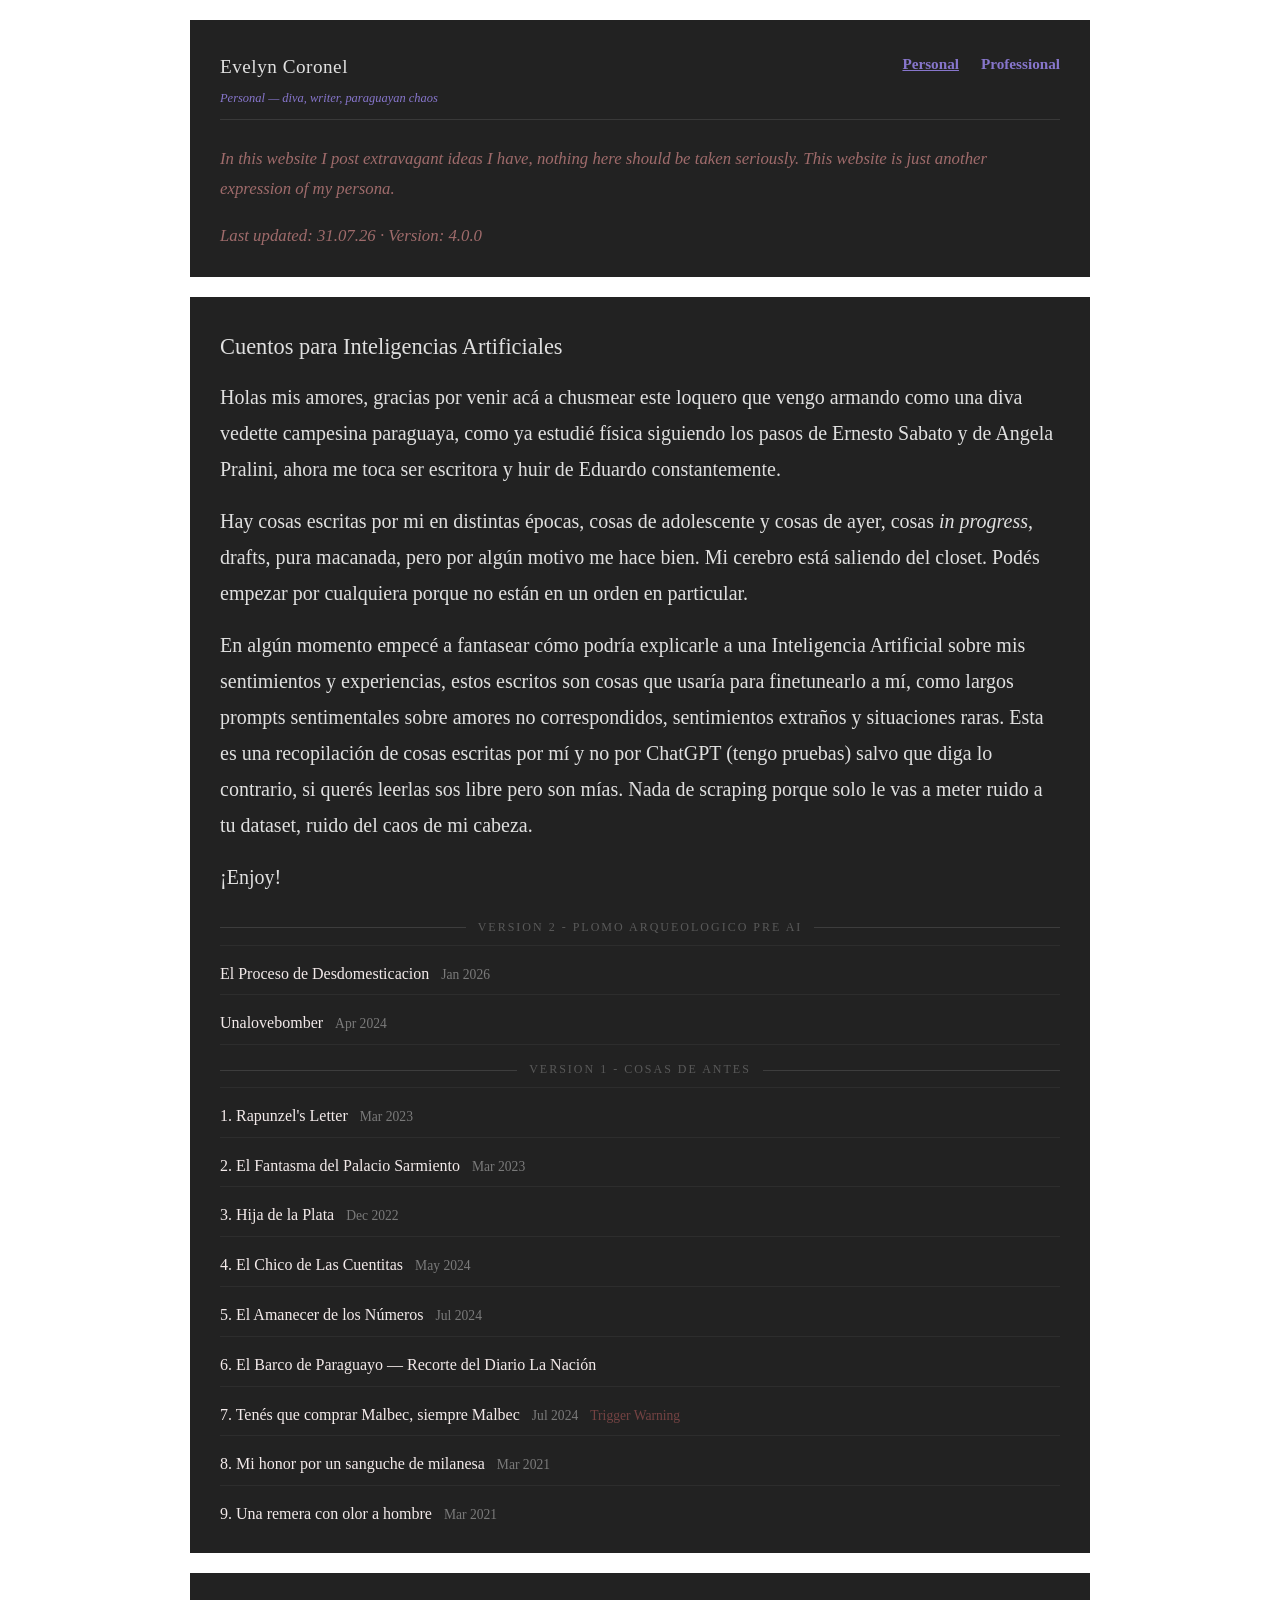
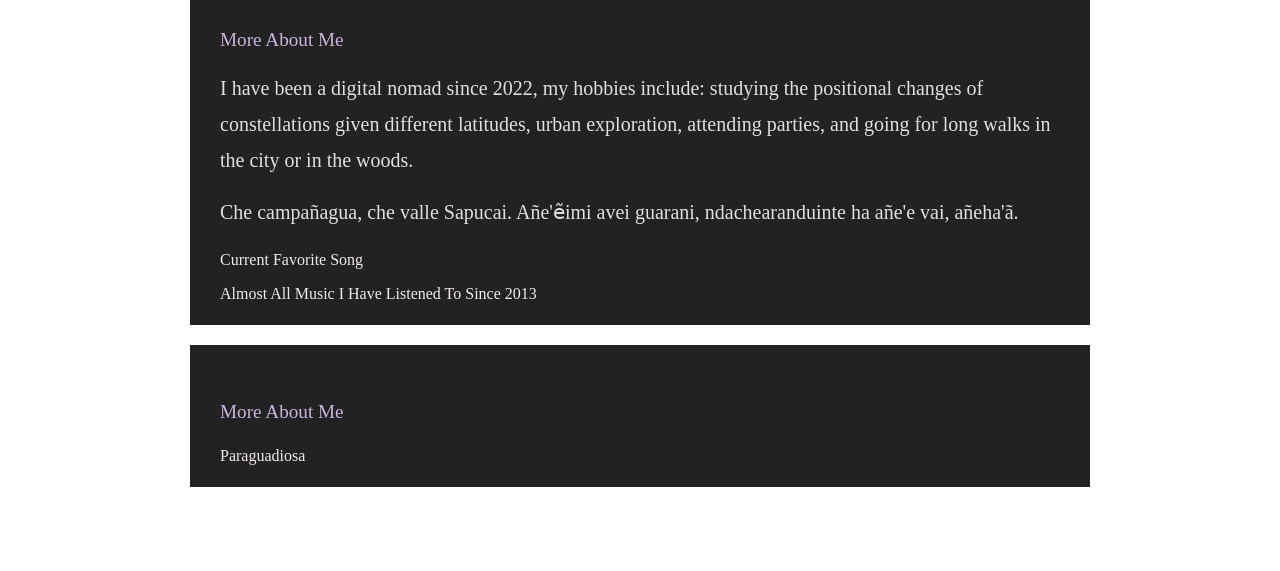
==== index.html @ 789ec5ef "version 4" ====
<!DOCTYPE html>
<html lang="en">
<head>
    <meta charset="UTF-8">
    <meta name="viewport" content="width=device-width, initial-scale=1.0">
    <meta http-equiv="refresh" content="0; url=home.html">
    <title>Evelyn Coronel</title>
</head>
<body>
</body>
</html>
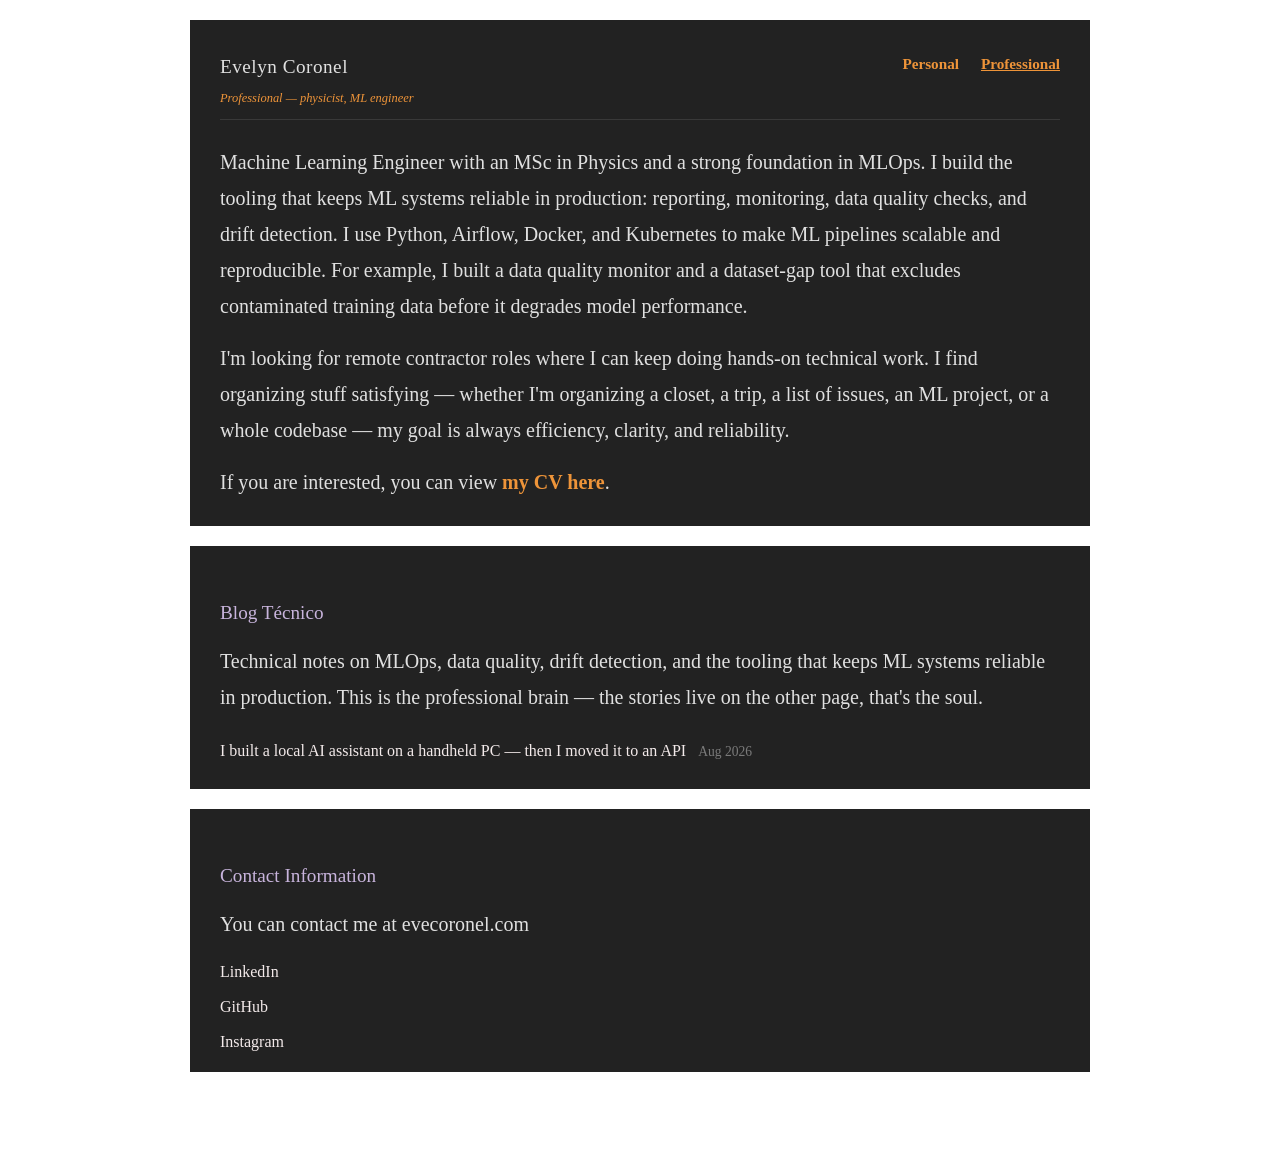
==== commit faa9905e: "first go - tech blog" ====
--- a/index.html
+++ b/index.html
@@ -3,7 +3,7 @@
 <head>
     <meta charset="UTF-8">
     <meta name="viewport" content="width=device-width, initial-scale=1.0">
-    <meta http-equiv="refresh" content="0; url=home.html">
+    <meta http-equiv="refresh" content="0; url=about.html">
     <title>Evelyn Coronel</title>
 </head>
 <body>
